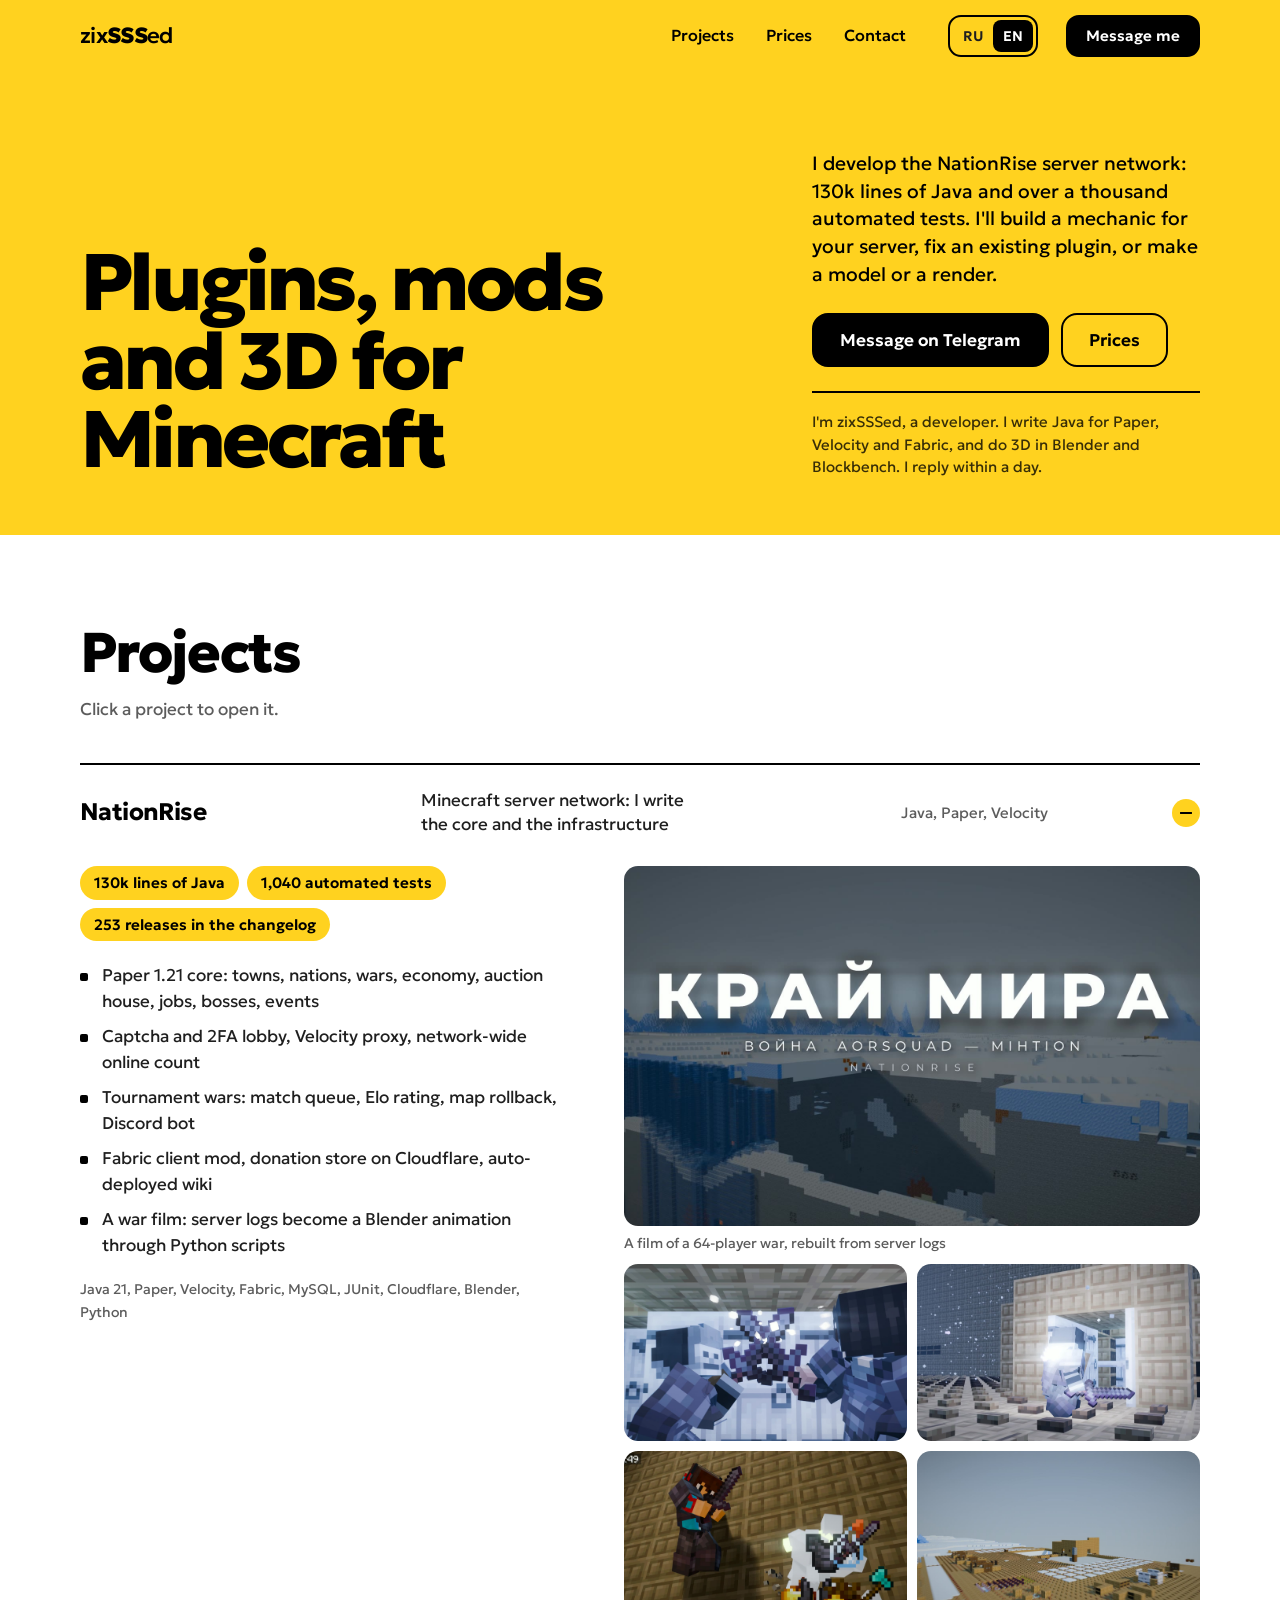
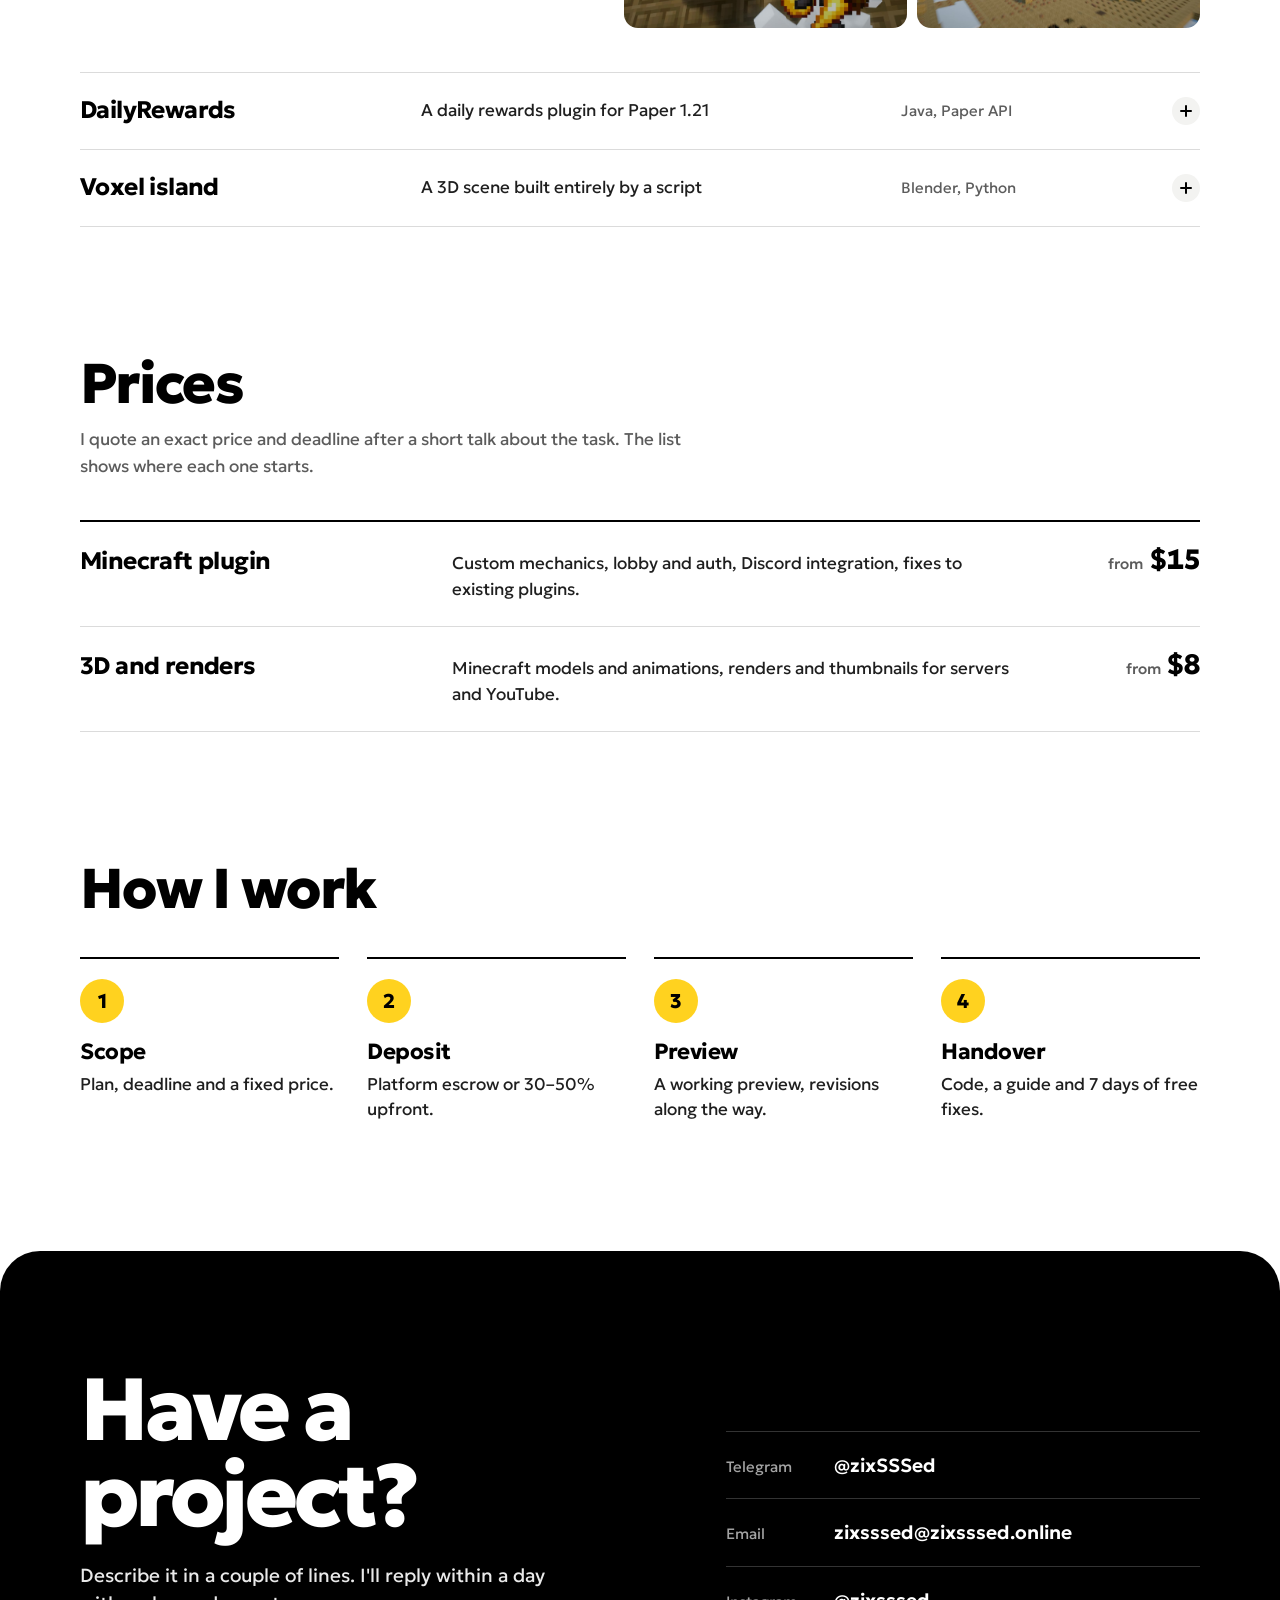
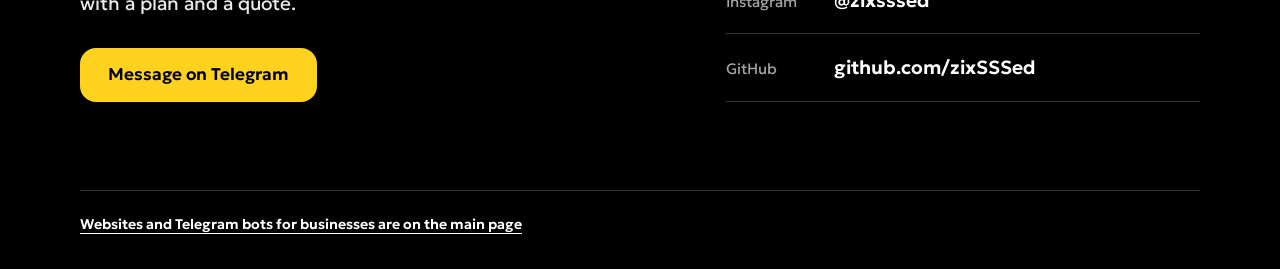
==== minecraft/index.html @ fbf8d88e "Главная для бизнеса, Minecraft-проекты вынесены на /minecraft/ Co-Authored-By: Claude Fable 5.2 <nor" ====
<!doctype html>
<html lang="ru">
  <head>
    <meta charset="UTF-8" />
    <meta name="viewport" content="width=device-width, initial-scale=1" />
    <title>zixSSSed — плагины, моды и 3D для Minecraft-серверов</title>
    <meta
      name="description"
      content="Разрабатываю сеть Minecraft-серверов NationRise: ядро на Paper, прокси, моды. Плагины на заказ, 3D-модели и рендеры."
    />
    <meta name="theme-color" content="#ffd21f" />
    <link rel="canonical" href="https://portfolio.zixsssed.online/minecraft/" />
    <link rel="icon" href="/favicon.svg" type="image/svg+xml" />

    <meta property="og:type" content="website" />
    <meta property="og:site_name" content="zixSSSed" />
    <meta property="og:title" content="zixSSSed — плагины, моды и 3D для Minecraft-серверов" />
    <meta property="og:description" content="Ядро сети NationRise, плагины на заказ, 3D-модели и рендеры." />
    <meta property="og:url" content="https://portfolio.zixsssed.online/minecraft/" />
    <meta property="og:image" content="https://portfolio.zixsssed.online/img/nr-film-10.jpg" />
    <meta name="twitter:card" content="summary_large_image" />
    <script type="module" crossorigin src="/assets/main-BijpKl_5.js"></script>
    <link rel="stylesheet" crossorigin href="/assets/main-DrmWadAp.css">
  </head>
  <body>
    <!-- data-page говорит приложению, что это страница для игровых серверов (см. src/App.jsx) -->
    <div id="root" data-page="games"></div>
    <noscript>
      <div style="max-width: 560px; margin: 12vh auto; padding: 0 24px; font: 18px/1.5 system-ui, sans-serif">
        <h1 style="font-size: 28px; margin: 0 0 12px">zixSSSed — плагины и 3D для Minecraft</h1>
        <p>Странице нужен JavaScript. Написать можно в Telegram: <a href="https://t.me/zixSSSed">@zixSSSed</a>.</p>
      </div>
    </noscript>
  </body>
</html>
---- assets/main-DrmWadAp.css ----
@font-face{font-family:Geologica Variable;font-style:normal;font-display:swap;font-weight:100 900;src:url(/assets/geologica-cyrillic-ext-wght-normal-C8B9Chlh.woff2) format("woff2-variations");unicode-range:U+0460-052F,U+1C80-1C8A,U+20B4,U+2DE0-2DFF,U+A640-A69F,U+FE2E-FE2F}@font-face{font-family:Geologica Variable;font-style:normal;font-display:swap;font-weight:100 900;src:url(/assets/geologica-cyrillic-wght-normal-DbeVG3Ps.woff2) format("woff2-variations");unicode-range:U+0301,U+0400-045F,U+0490-0491,U+04B0-04B1,U+2116}@font-face{font-family:Geologica Variable;font-style:normal;font-display:swap;font-weight:100 900;src:url(/assets/geologica-greek-wght-normal-DPM5d9ub.woff2) format("woff2-variations");unicode-range:U+0370-0377,U+037A-037F,U+0384-038A,U+038C,U+038E-03A1,U+03A3-03FF}@font-face{font-family:Geologica Variable;font-style:normal;font-display:swap;font-weight:100 900;src:url(/assets/geologica-vietnamese-wght-normal-DcI17N1q.woff2) format("woff2-variations");unicode-range:U+0102-0103,U+0110-0111,U+0128-0129,U+0168-0169,U+01A0-01A1,U+01AF-01B0,U+0300-0301,U+0303-0304,U+0308-0309,U+0323,U+0329,U+1EA0-1EF9,U+20AB}@font-face{font-family:Geologica Variable;font-style:normal;font-display:swap;font-weight:100 900;src:url(/assets/geologica-latin-ext-wght-normal-DZyYlgcm.woff2) format("woff2-variations");unicode-range:U+0100-02BA,U+02BD-02C5,U+02C7-02CC,U+02CE-02D7,U+02DD-02FF,U+0304,U+0308,U+0329,U+1D00-1DBF,U+1E00-1E9F,U+1EF2-1EFF,U+2020,U+20A0-20AB,U+20AD-20C0,U+2113,U+2C60-2C7F,U+A720-A7FF}@font-face{font-family:Geologica Variable;font-style:normal;font-display:swap;font-weight:100 900;src:url(/assets/geologica-latin-wght-normal-BBL8hQxZ.woff2) format("woff2-variations");unicode-range:U+0000-00FF,U+0131,U+0152-0153,U+02BB-02BC,U+02C6,U+02DA,U+02DC,U+0304,U+0308,U+0329,U+2000-206F,U+20AC,U+2122,U+2191,U+2193,U+2212,U+2215,U+FEFF,U+FFFD}:root{--sun: #ffd21f;--sun-deep: #f4c400;--ink: #000000;--text: #1f1f1f;--soft: #5c5c5c;--paper: #ffffff;--fog: #f3f3f1;--line: rgba(0, 0, 0, .14);--live: #18a34a;--font: "Geologica Variable", "Segoe UI", system-ui, -apple-system, Roboto, Arial, sans-serif;--mono: ui-monospace, "Cascadia Code", "JetBrains Mono", Consolas, monospace;--pad: clamp(18px, 4vw, 48px);--gap: clamp(72px, 10vw, 136px);--ease: cubic-bezier(.3, .7, .2, 1)}*,*:before,*:after{box-sizing:border-box}html{scroll-behavior:smooth;scroll-padding-top:88px;-webkit-text-size-adjust:100%}html.lenis{scroll-behavior:auto}html.lenis,html.lenis body{height:auto}html.lenis.lenis-stopped{overflow:clip}body{margin:0;background:var(--paper);color:var(--text);font:400 1.0625rem/1.6 var(--font);-webkit-font-smoothing:antialiased;text-rendering:optimizeLegibility}::selection{background:var(--sun);color:var(--ink)}img{display:block;max-width:100%}a{color:inherit}h1,h2,h3,p,ul,ol,figure{margin:0}ul,ol{padding:0;list-style:none}h1,h2,h3{color:var(--ink);font-weight:800;letter-spacing:-.03em;line-height:1.02;text-wrap:balance}button{font:inherit;color:inherit}:focus-visible{outline:3px solid var(--ink);outline-offset:3px}.wrap{width:100%;max-width:1216px;margin:0 auto;padding:0 var(--pad)}.skip{position:absolute;left:12px;top:-64px;z-index:60;padding:12px 16px;border-radius:12px;background:var(--ink);color:var(--paper);font-weight:600;text-decoration:none}.skip:focus{top:12px}.btn{display:inline-flex;align-items:center;justify-content:center;min-height:54px;padding:0 26px;border:2px solid var(--ink);border-radius:16px;font-weight:600;font-size:1.0625rem;line-height:1.1;text-decoration:none;white-space:nowrap;cursor:pointer;transition:background-color .18s,color .18s,transform .18s var(--ease)}.btn:hover{transform:translateY(-2px)}.btn:active{transform:translateY(1px) scale(.985)}.btn-sm{min-height:42px;padding:0 18px;border-radius:13px;font-size:.9375rem}.btn-dark{background:var(--ink);color:var(--paper)}.btn-dark:hover{background:var(--paper);color:var(--ink)}.btn-line{background:transparent;color:var(--ink)}.btn-line:hover{background:var(--ink);color:var(--paper)}.btn-sun{border-color:var(--sun);background:var(--sun);color:var(--ink)}.btn-sun:hover{border-color:var(--paper);background:var(--paper)}.top{position:sticky;top:0;z-index:40;background:var(--sun);border-bottom:1px solid transparent;transition:background-color .25s,border-color .25s}.top.is-stuck{background:var(--paper);border-bottom-color:var(--line)}.top-row{display:flex;align-items:center;gap:28px;min-height:72px}.logo{color:var(--ink);font-size:1.375rem;font-weight:500;letter-spacing:-.03em;text-decoration:none}.logo b{font-weight:900}.nav{display:flex;gap:4px;margin-left:auto}.nav a{padding:8px 14px;border-radius:12px;color:var(--ink);font-weight:500;font-size:1rem;text-decoration:none;transition:background-color .18s}.nav a:hover{background:#00000014}.lang{display:flex;padding:3px;border:2px solid var(--ink);border-radius:13px}.lang button{min-width:40px;min-height:32px;border:0;border-radius:8px;background:transparent;font-weight:600;font-size:.875rem;cursor:pointer}.lang button[aria-pressed=true]{background:var(--ink);color:var(--paper)}.sun{background:var(--sun)}.hero-grid{display:grid;grid-template-columns:minmax(0,1.72fr) minmax(0,1fr);gap:32px clamp(32px,5vw,72px);align-items:end;padding-top:clamp(36px,6vw,84px);padding-bottom:clamp(36px,4.4vw,60px)}.hero-title{font-size:clamp(2.25rem,9.6vw,5rem);font-weight:800;letter-spacing:-.045em;line-height:.98;text-wrap:wrap}.hero-line{display:block;perspective:900px}.hero-line>span{display:block;transform-origin:50% 100%;animation:stand 1.05s var(--ease) both;animation-delay:calc(var(--i) * .11s + 60ms)}.hero-lead{max-width:30em;color:var(--ink);font-size:clamp(1.0625rem,1.5vw,1.25rem);line-height:1.45}.hero-cta{display:flex;flex-wrap:wrap;gap:12px;margin-top:24px}.hero-about{max-width:34em;margin-top:24px;padding-top:18px;border-top:2px solid var(--ink);color:#000000c7;font-size:.9375rem;line-height:1.5}.hero-side{animation:fade .8s .25s both}@keyframes stand{0%{opacity:0;transform:rotateX(-84deg) translateY(.3em)}30%{opacity:1}to{opacity:1;transform:none}}@keyframes fade{0%{opacity:0}to{opacity:1}}@keyframes flip{0%{transform:rotateY(0)}49.9%{transform:translateZ(-460px) rotateY(-90deg)}50%{transform:translateZ(-460px) rotateY(90deg)}to{transform:rotateY(0)}}@keyframes swap{0%{opacity:0;transform:translateY(16px)}to{opacity:1;transform:none}}.stage{--cut: clamp(230px, 31vw, 400px);margin-top:-1px;padding-top:1px;background:linear-gradient(var(--sun) 0,var(--sun) var(--cut),var(--paper) var(--cut));padding-bottom:var(--gap);overflow-x:clip}.stage-bar{display:flex;flex-wrap:wrap;align-items:center;justify-content:space-between;gap:12px;padding-bottom:18px;position:relative;z-index:2}.seg{display:inline-flex;padding:4px;border:2px solid var(--ink);border-radius:16px;background:var(--sun)}.seg-btn{display:inline-flex;align-items:center;gap:8px;min-height:40px;padding:0 16px;border:0;border-radius:10px;background:transparent;font-weight:600;font-size:.9375rem;cursor:pointer;transition:background-color .18s,color .18s}.seg-btn:hover{background:#0000001a}.seg-btn[aria-selected=true],.seg-btn[aria-pressed=true]{background:var(--ink);color:var(--paper)}.stage-fit{display:flex;justify-content:center;perspective:1700px;perspective-origin:50% 14%}.slab{--tilt: 0;position:relative;max-width:100%;transform-style:preserve-3d;will-change:transform}.has-motion .slab{opacity:0}.slab-flip{position:relative;transform-style:preserve-3d}.slab-flip.is-flipping{animation:flip .64s cubic-bezier(.5,0,.5,1)}.slab-depth{position:absolute;top:0;right:0;bottom:0;left:0;transform-style:preserve-3d;pointer-events:none}.slab-depth i{position:absolute;top:0;right:0;bottom:0;left:0;border-radius:20px;background:var(--ink);transform:translateZ(calc(var(--n) * -2.6px))}.slab-phone .slab-depth i{border-radius:38px}.slab-shadow{position:absolute;top:12%;right:5%;bottom:-7%;left:5%;border-radius:48px;background:#00000073;filter:blur(44px);opacity:var(--tilt);transform:translateZ(-160px) translateY(70px);pointer-events:none}.win{position:relative;max-width:100%;border:2px solid var(--ink);border-radius:20px;background:var(--paper);box-shadow:0 34px 60px -34px #0000008c;overflow:hidden;transition:width .55s var(--ease)}.win-phone{border-width:7px;border-radius:38px}.win-top{display:flex;align-items:center;gap:10px;min-height:42px;padding:0 14px;border-bottom:2px solid var(--ink);background:var(--paper);font-size:.8125rem;font-weight:500}.win-phone .win-top{min-height:36px;border-bottom-width:1px;justify-content:center}.win-dot{flex:none;width:9px;height:9px;border-radius:50%;background:#b9b9b9;transition:background-color .4s}.win-dot.is-live{background:var(--live)}.win-url{min-width:0;overflow:hidden;color:var(--soft);text-overflow:ellipsis;white-space:nowrap}.win-auto{flex:none;margin-left:auto;padding:5px 12px;border:0;border-radius:9px;background:var(--ink);color:var(--paper);font-size:.8125rem;font-weight:600;cursor:pointer}.win-phone .win-auto{margin-left:0}.win-screen{position:relative;overflow:hidden;background:var(--fog);transition:height .55s var(--ease)}.win-layer{position:absolute;top:0;right:0;bottom:0;left:0}.win-layer[hidden]{display:none}.win-layer iframe{position:absolute;top:0;left:0;border:0;background:var(--paper);transform-origin:0 0;pointer-events:none}.win.is-manual .win-layer iframe{pointer-events:auto}.win-poster{position:absolute;top:0;right:0;bottom:0;left:0;z-index:1;width:100%;height:100%;object-fit:cover;object-position:top;transition:opacity .6s .15s}.win-poster.is-gone{opacity:0;pointer-events:none}.win-cover{position:absolute;top:0;right:0;bottom:0;left:0;z-index:2;display:flex;flex-direction:column;align-items:center;justify-content:flex-end;gap:10px;width:100%;padding:0 16px 22px;border:0;background:transparent;cursor:pointer}.win-cover:focus-visible{outline-offset:-6px}.win-phone .win-cover:not(.win-start){padding-bottom:92px}.win-chip{display:inline-flex;align-items:center;gap:10px;min-height:44px;padding:0 20px;border-radius:999px;background:var(--ink);color:var(--paper);font-weight:600;font-size:.9375rem;box-shadow:0 10px 24px -10px #0009;transition:background-color .18s,color .18s,transform .25s var(--ease)}.win-cover:hover .win-chip{background:var(--sun);color:var(--ink);transform:translateY(-3px)}.win-start{justify-content:center;padding-bottom:0;background:#ffffff9e}.win-chip-big{min-height:56px;padding:0 28px;font-size:1.0625rem}.win-startnote{padding:5px 12px;border-radius:999px;background:var(--paper);color:var(--ink);font-size:.8125rem;font-weight:500}.win-busy{cursor:progress}.win-busy .win-chip:before{content:"";width:9px;height:9px;border-radius:50%;background:var(--sun);animation:pulse .9s ease-in-out infinite alternate}@keyframes pulse{0%{opacity:.25}to{opacity:1}}.has-motion .demo-info{animation:swap .55s var(--ease) both}.demo-info{display:grid;grid-template-columns:minmax(0,1.1fr) minmax(0,1fr);gap:32px clamp(32px,6vw,96px);padding-top:clamp(36px,5vw,64px)}.demo-title{font-size:clamp(2rem,4.6vw,3.5rem)}.demo-kind{margin-top:10px;color:var(--soft);font-size:1.0625rem}.demo-text{max-width:34em;margin-top:20px;font-size:1.125rem;line-height:1.55}.demo-main .btn{margin-top:28px}.demo-note{margin-top:16px;color:var(--soft);font-size:.875rem}.demo-sub{margin-bottom:16px;font-size:1.125rem;font-weight:700;letter-spacing:-.01em}.ticks li{position:relative;padding-left:22px;line-height:1.5}.ticks li+li{margin-top:10px}.ticks li:before{content:"";position:absolute;left:0;top:.58em;width:8px;height:8px;border-radius:2px;background:var(--ink)}.stack{margin-top:20px;color:var(--soft);font-size:.875rem}.block{padding-bottom:var(--gap)}.block-head{display:grid;gap:14px;padding-bottom:clamp(24px,3.4vw,40px)}.block-head h2{font-size:clamp(2rem,4.6vw,3.5rem)}.block-head p{max-width:36em;color:var(--soft);font-size:1.0625rem}.projs:before,.prices:before{content:"";display:block;height:2px;background:var(--ink);transform-origin:0 50%}.proj{border-bottom:1px solid var(--line)}.proj-h{font:inherit;letter-spacing:0}.proj-head{display:grid;grid-template-columns:minmax(0,.9fr) minmax(0,1.3fr) minmax(0,.7fr) 28px;align-items:center;gap:8px 28px;width:100%;padding:24px 0;border:0;background:transparent;text-align:left;cursor:pointer}.proj-title{color:var(--ink);font-size:1.5rem;font-weight:700;letter-spacing:-.025em;line-height:1.15}.proj-tag{color:var(--text);line-height:1.4}.proj-short{color:var(--soft);font-size:.9375rem}.proj-sign{position:relative;justify-self:end;width:28px;height:28px;border-radius:50%;background:var(--fog);transition:background-color .2s,transform .45s var(--ease)}.proj-sign:before,.proj-sign:after{content:"";position:absolute;left:8px;top:13px;width:12px;height:2px;border-radius:1px;background:var(--ink);transition:transform .45s var(--ease)}.proj-sign:after{transform:rotate(90deg)}.proj.is-open .proj-sign{background:var(--sun)}@media (hover: hover){.proj-head{position:relative;isolation:isolate}.proj-head:before{content:"";position:absolute;top:0;right:-16px;bottom:0;left:-16px;z-index:-1;border-radius:16px;background:var(--sun);transform:scaleY(0);transform-origin:50% 100%;transition:transform .38s var(--ease)}.proj-head:hover:before{transform:scaleY(1)}.proj-head:hover .proj-sign{background:var(--ink)}.proj-head:hover .proj-sign:before,.proj-head:hover .proj-sign:after{background:var(--paper)}.proj-head:hover .proj-short{color:var(--ink)}}.proj.is-open .proj-sign{transform:rotate(180deg)}.proj.is-open .proj-sign:after{transform:rotate(0)}.proj-body{display:grid;grid-template-rows:0fr;transition:grid-template-rows .5s var(--ease)}.proj.is-open .proj-body{grid-template-rows:1fr}.proj-inner{min-height:0;overflow:hidden}.proj-grid{display:grid;grid-template-columns:minmax(0,1fr) minmax(0,1.2fr);gap:32px clamp(32px,5vw,72px);align-items:start;padding:6px 0 44px}.proj-grid.is-text{grid-template-columns:minmax(0,46em)}.facts{display:flex;flex-wrap:wrap;gap:8px;margin-bottom:22px}.facts li{padding:7px 14px;border-radius:999px;background:var(--sun);color:var(--ink);font-size:.9375rem;font-weight:600;line-height:1.3}.gal{display:grid;grid-template-columns:1fr 1fr;gap:10px}.gal-wide{grid-column:span 2}.gal figure{perspective:800px}.gal-btn{display:block;width:100%;padding:0;border:0;border-radius:14px;background:var(--fog);overflow:hidden;cursor:zoom-in;transform:rotateX(var(--rx, 0deg)) rotateY(var(--ry, 0deg));transition:transform .3s var(--ease),box-shadow .3s}.gal-btn:hover{box-shadow:0 26px 40px -26px #0000008c}.gal-btn img{width:100%;aspect-ratio:16 / 10;object-fit:cover;transition:transform .5s var(--ease)}.gal-btn:hover img{transform:scale(1.03)}.gal figcaption,.media-note{margin-top:8px;color:var(--soft);font-size:.875rem;line-height:1.4}.chat{display:grid;gap:10px;padding:22px;border-radius:20px;background:var(--fog)}.msg{max-width:86%;padding:11px 16px;border-radius:18px;line-height:1.45}.msg-them{justify-self:start;border-bottom-left-radius:6px;background:var(--paper)}.msg-me{justify-self:end;border-bottom-right-radius:6px;background:var(--sun);color:var(--ink)}.slots{display:flex;flex-wrap:wrap;gap:6px;justify-content:flex-end}.slots li{padding:6px 12px;border:2px solid var(--ink);border-radius:10px;background:var(--paper);color:var(--ink);font-size:.875rem;font-weight:600;font-variant-numeric:tabular-nums}.slots li.is-off{border-color:var(--line);background:transparent;color:#8c8c8c;text-decoration:line-through}.chat .media-note{margin-top:2px;text-align:right}.code{margin:0;padding:22px 24px;border-radius:20px;background:#151515;color:#f1f1f1;font:.875rem/1.65 var(--mono);overflow-x:auto;-moz-tab-size:2;tab-size:2}.tok-c{color:#8f8f8f}.tok-s{color:var(--sun)}.tok-v{color:#7fe0a0}.sheet table{width:100%;border-collapse:collapse;font-size:.9375rem}.sheet th{padding:10px 12px;border-bottom:2px solid var(--ink);color:var(--ink);font-weight:700;text-align:left}.sheet td{padding:10px 12px;border-bottom:1px solid var(--line)}.sheet th+th,.sheet td+td{text-align:right;font-variant-numeric:tabular-nums}.lightbox{width:min(1200px,94vw);max-width:none;max-height:92vh;padding:0;border:0;border-radius:18px;background:#151515;color:#fff;overflow:hidden}.lightbox::backdrop{background:#000000d1}.lightbox img{width:100%;max-height:calc(92vh - 68px);object-fit:contain;background:#0a0a0a}.lightbox-bar{display:flex;align-items:center;justify-content:space-between;gap:16px;min-height:68px;padding:10px 14px 10px 20px}.lightbox-bar p{font-size:.9375rem;line-height:1.35}.lightbox-btns{display:flex;flex:none;gap:8px}.lightbox-btns button{display:inline-flex;align-items:center;justify-content:center;min-width:44px;min-height:44px;padding:0 14px;border:0;border-radius:12px;background:#2b2b2b;color:#fff;font-weight:600;font-size:.9375rem;cursor:pointer}.lightbox-btns button:hover{background:var(--sun);color:var(--ink)}.lightbox :focus-visible{outline-color:var(--sun)}.prices li{display:grid;grid-template-columns:minmax(0,.9fr) minmax(0,1.5fr) auto;align-items:baseline;gap:8px 28px;padding:24px 0;border-bottom:1px solid var(--line)}.prices h3{font-size:1.5rem;font-weight:700;letter-spacing:-.025em;line-height:1.15}.prices p{max-width:38em;line-height:1.5}.prices strong{min-width:5.2em;color:var(--ink);font-size:1.75rem;font-weight:800;letter-spacing:-.03em;line-height:1;text-align:right;white-space:nowrap;font-variant-numeric:tabular-nums}.prices strong span{color:var(--soft);font-size:.9375rem;font-weight:500;letter-spacing:0}.steps{display:grid;grid-template-columns:repeat(4,minmax(0,1fr));gap:28px}.steps li{padding-top:20px;border-top:2px solid var(--ink)}.step-n{display:grid;place-items:center;width:44px;height:44px;margin-bottom:18px;border-radius:50%;background:var(--sun);color:var(--ink);font-size:1.25rem;font-weight:800}.steps h3{margin-bottom:8px;font-size:1.375rem;font-weight:700;letter-spacing:-.02em}.steps p{line-height:1.5}.contact{border-radius:40px 40px 0 0;background:var(--ink);color:#e9e9e9;transform-origin:50% 100%;will-change:transform}.contact-cta{margin-top:30px}.contact :focus-visible{outline-color:var(--sun)}.contact-grid{display:grid;grid-template-columns:minmax(0,1.2fr) minmax(0,1fr);gap:40px clamp(32px,6vw,96px);align-items:end;padding-top:clamp(64px,9vw,120px);padding-bottom:clamp(48px,7vw,88px)}.contact h2{color:var(--paper);font-size:clamp(2.5rem,8vw,5.5rem);letter-spacing:-.045em;line-height:.98}.contact-grid p{max-width:26em;margin-top:22px;font-size:1.1875rem;line-height:1.5}.contact-list li{display:grid;grid-template-columns:96px minmax(0,1fr);align-items:baseline;gap:12px;padding:18px 0;border-top:1px solid rgba(255,255,255,.2)}.contact-list li:last-child{border-bottom:1px solid rgba(255,255,255,.2)}.contact-list span{color:#a3a3a3;font-size:.9375rem}.contact-list a{color:var(--paper);font-size:1.1875rem;font-weight:600;text-decoration:none;overflow-wrap:anywhere}.contact-list a:hover{color:var(--sun)}.foot{display:grid;gap:10px;padding:22px 0 34px;border-top:1px solid rgba(255,255,255,.2);color:#a3a3a3;font-size:.875rem}.foot-link{justify-self:start;color:var(--paper);font-weight:600;text-underline-offset:4px}.foot-link:hover{color:var(--sun)}.page-games>.block:first-child{padding-top:clamp(48px,7vw,96px)}.has-motion [data-reveal]{transition:transform .95s var(--ease),opacity .7s ease;transition-delay:calc(var(--d, 0) * 70ms)}.has-motion [data-reveal=rise]:not([data-in]){opacity:0;transform:translateY(28px)}.has-motion [data-reveal=flip]{transform-origin:0 100%}.has-motion [data-reveal=flip]:not([data-in]){opacity:0;transform:perspective(900px) rotateX(-76deg) translateY(.3em)}.has-motion [data-reveal=turn]{transform-origin:0 50%}.has-motion [data-reveal=turn]:not([data-in]){opacity:0;transform:perspective(900px) rotateY(62deg)}.has-motion [data-reveal=turn] .step-n{transition:transform .9s var(--ease);transition-delay:calc(var(--d, 0) * 70ms + .14s)}.has-motion [data-reveal=turn]:not([data-in]) .step-n{transform:rotate(-200deg) scale(.3)}.has-motion [data-reveal=line]:before{transition:transform 1.1s var(--ease)}.has-motion [data-reveal=line]:not([data-in]):before{transform:scaleX(0)}@media (min-width: 1001px) and (max-height: 820px){.hero-grid{padding-top:34px;padding-bottom:30px}.hero-title{font-size:clamp(3.5rem,6vw,4.5rem)}.hero-about{margin-top:18px;padding-top:14px}}@media (max-width: 1000px){.hero-grid,.demo-info,.contact-grid{grid-template-columns:minmax(0,1fr)}.proj-head{grid-template-columns:minmax(0,1fr) 28px}.proj-title,.proj-tag,.proj-short{grid-column:1}.proj-sign{grid-column:2;grid-row:1}.proj-grid{grid-template-columns:minmax(0,1fr)}.prices li{grid-template-columns:minmax(0,1fr) auto}.prices p{grid-column:1 / -1;grid-row:2}.steps{grid-template-columns:repeat(2,minmax(0,1fr))}}@media (max-width: 860px){.nav{display:none}.lang{margin-left:auto}.top-row{gap:12px;min-height:64px}}@media (max-width: 760px){.stage{--cut: 300px}.stage-bar{justify-content:center}.seg-tabs{display:grid;grid-template-columns:repeat(3,minmax(0,1fr));width:100%}.seg-tabs .seg-btn{justify-content:center;padding:0 4px;font-size:.8125rem}.hero-cta .btn{flex:1 1 auto}.demo-main .btn{width:100%}.proj-head,.prices li{padding:20px 0}.proj-title,.prices h3{font-size:1.3125rem}.prices strong{min-width:0;font-size:1.5rem}.steps{grid-template-columns:minmax(0,1fr);gap:22px}.contact-list li{grid-template-columns:minmax(0,1fr);gap:2px}.contact{border-radius:28px 28px 0 0}.lightbox-bar p{font-size:.8125rem}}@media (max-width: 400px){.logo{font-size:1.1875rem}.top-cta{padding:0 14px}}@media (prefers-reduced-motion: reduce){html{scroll-behavior:auto}*,*:before,*:after{animation:none!important;transition:none!important}}
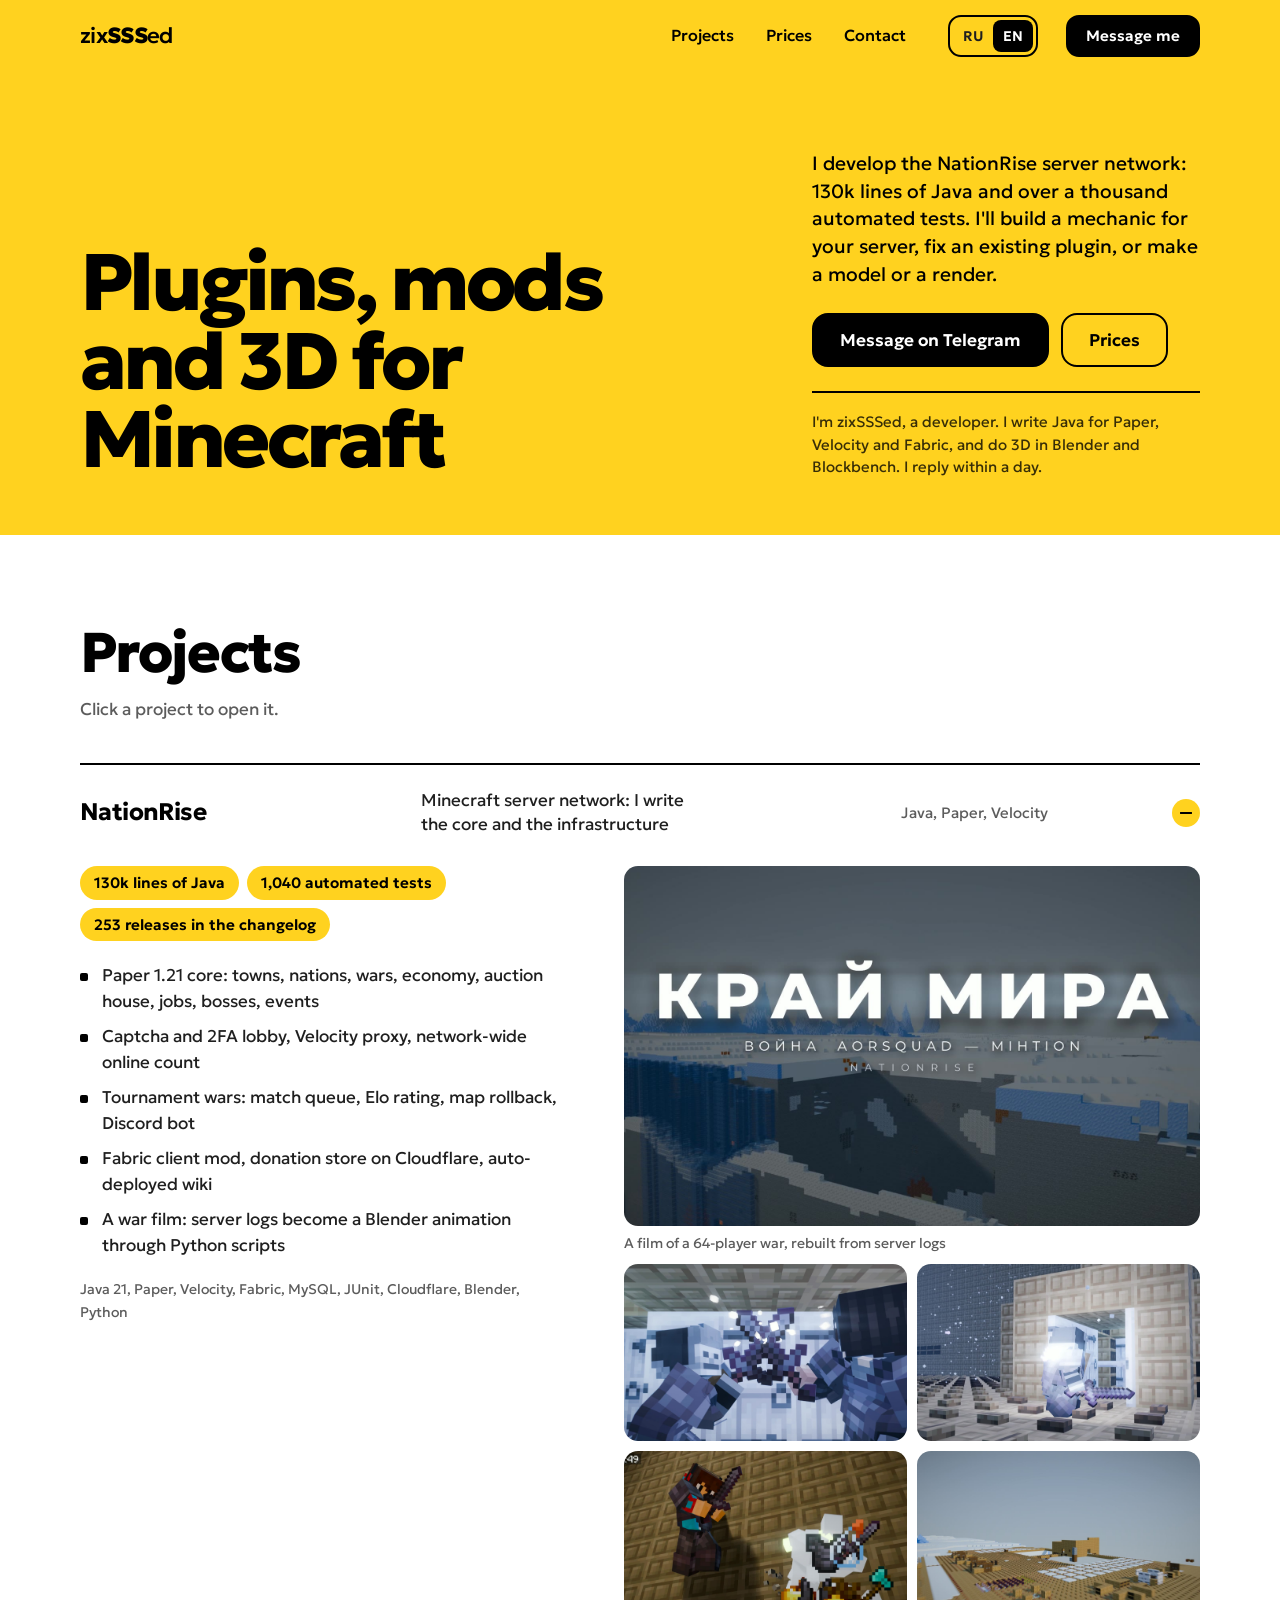
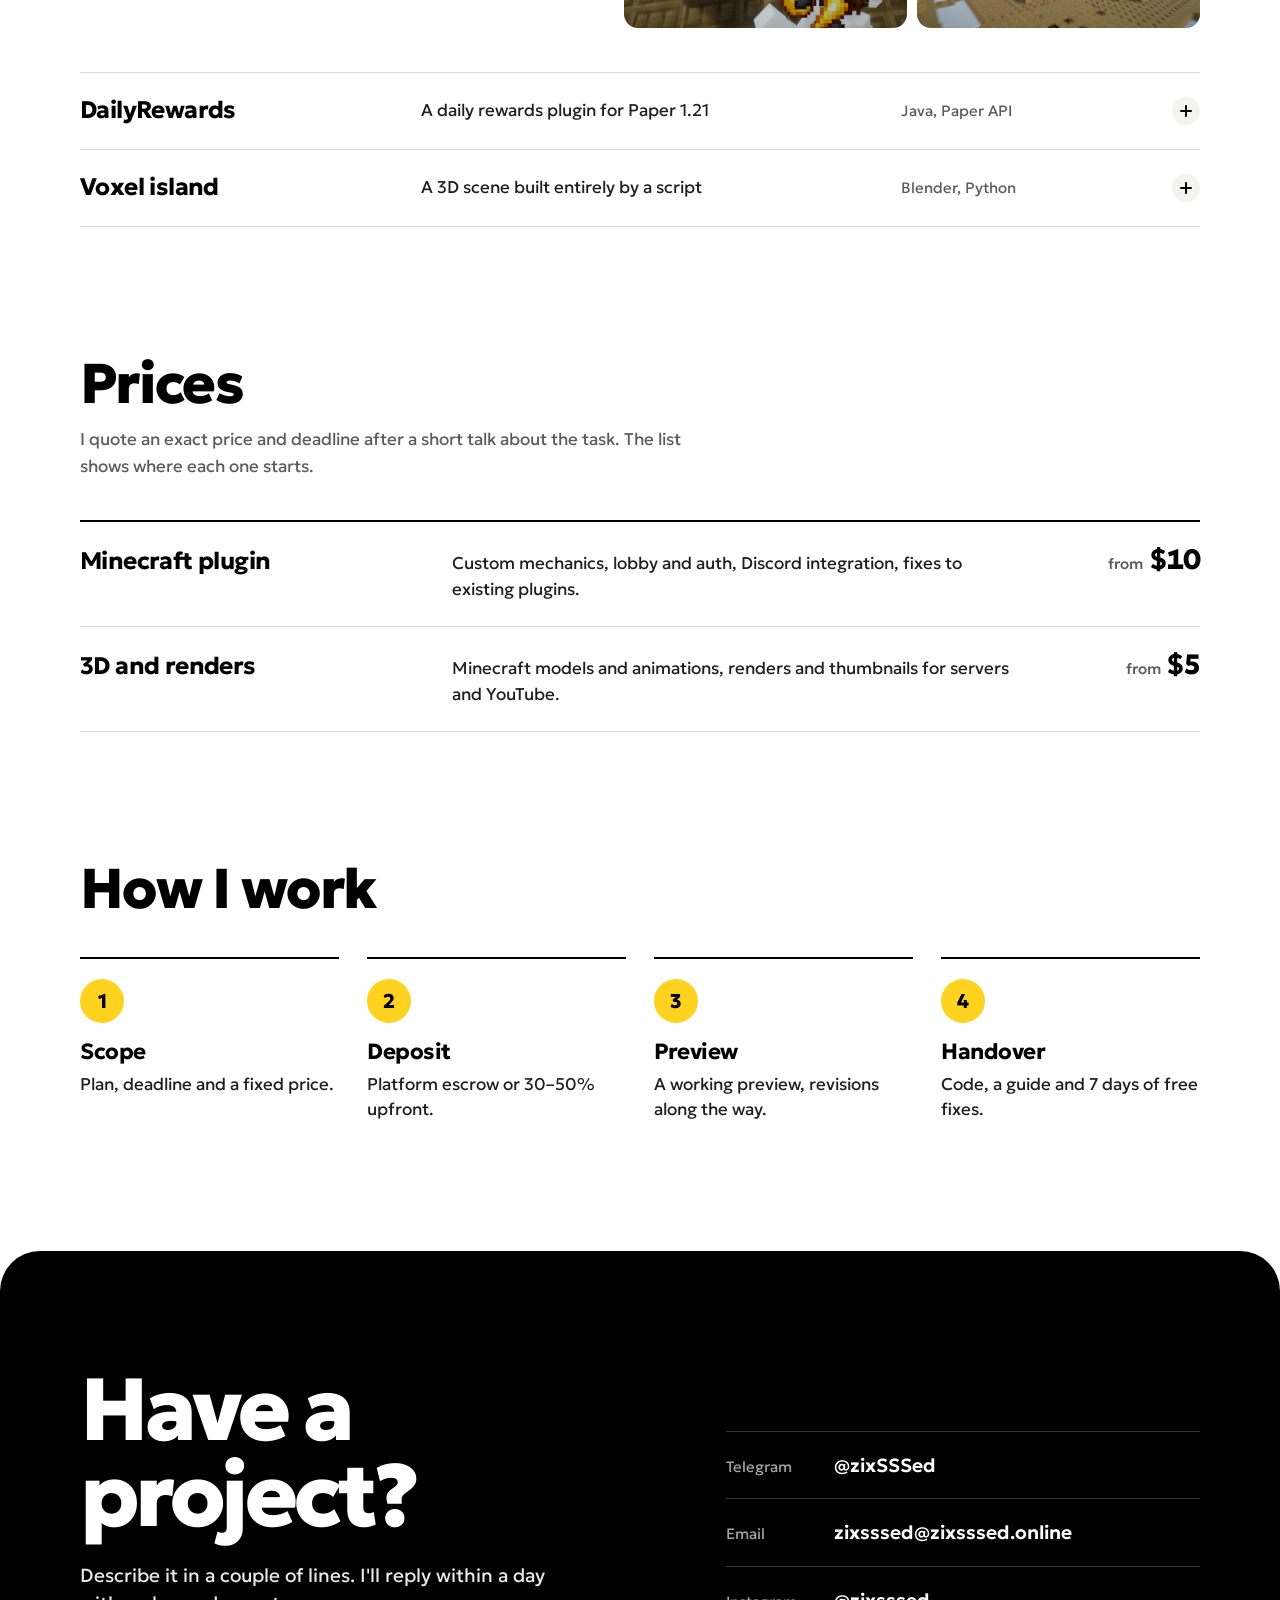
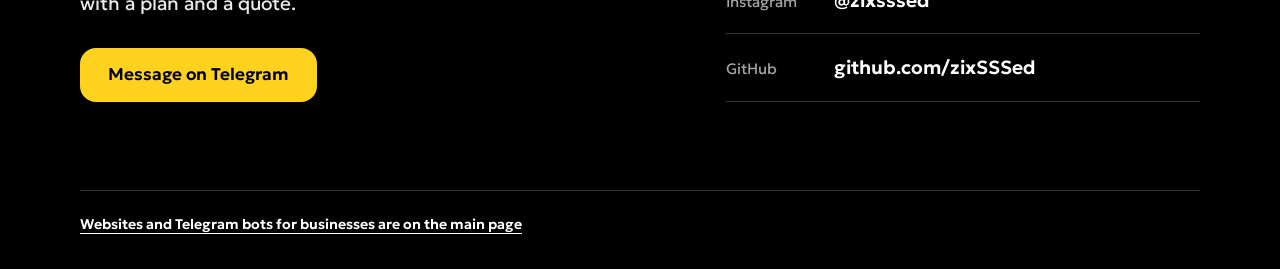
==== commit 8a7faa1c: "Снижены цены: сайт от $20, бот от $15, парсер от $10 Co-Authored-By: Claude Fable 5.2 <noreply@anthr" ====
--- a/minecraft/index.html
+++ b/minecraft/index.html
@@ -19,7 +19,7 @@
     <meta property="og:url" content="https://portfolio.zixsssed.online/minecraft/" />
     <meta property="og:image" content="https://portfolio.zixsssed.online/img/nr-film-10.jpg" />
     <meta name="twitter:card" content="summary_large_image" />
-    <script type="module" crossorigin src="/assets/main-BijpKl_5.js"></script>
+    <script type="module" crossorigin src="/assets/main-AskQTkUx.js"></script>
     <link rel="stylesheet" crossorigin href="/assets/main-DrmWadAp.css">
   </head>
   <body>
